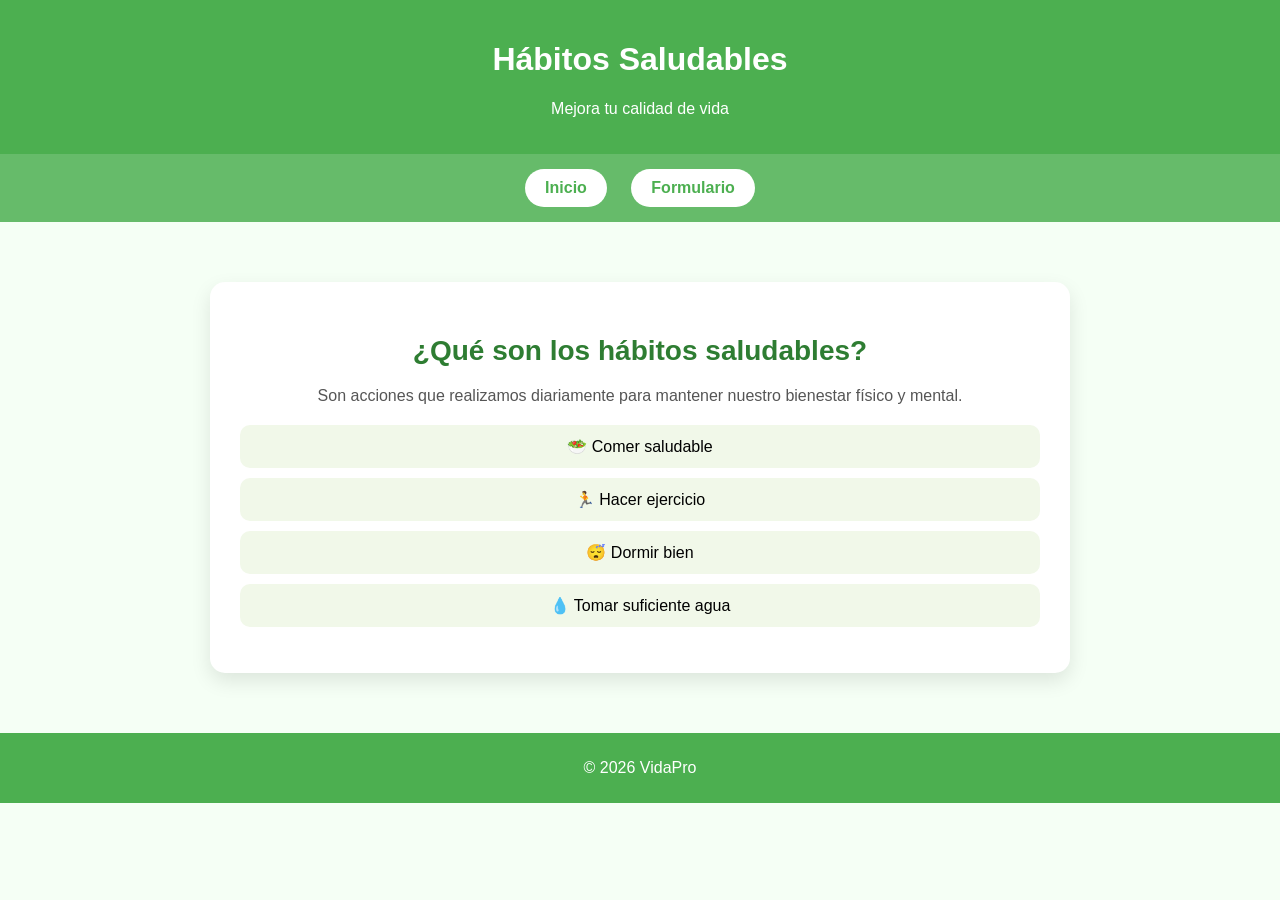
==== index.html @ 2b6d06d9 "Primer commit proyecto habitos saludables" ====
<!DOCTYPE html>
<html lang="es">
<head>
    <meta charset="UTF-8">
    <title>VidaPro</title>
    <link rel="stylesheet" href="styles.css">
</head>
<body>

<header>
    <h1>Hábitos Saludables</h1>
    <p>Mejora tu calidad de vida</p>
</header>

<nav>
    <a href="index.html" class="activo">Inicio</a>
    <a href="formulario.html">Formulario</a>
</nav>

<main>
    <section class="info">
        <h2>¿Qué son los hábitos saludables?</h2>
        <p>Son acciones que realizamos diariamente para mantener nuestro bienestar físico y mental.</p>

        <ul>
            <li>🥗 Comer saludable</li>
            <li>🏃 Hacer ejercicio</li>
            <li>😴 Dormir bien</li>
            <li>💧 Tomar suficiente agua</li>
        </ul>
    </section>
</main>

<footer>
    <p>© 2026 VidaPro</p>
</footer>

</body>
</html>
---- styles.css ----
body {
    font-family: Arial, sans-serif;
    margin: 0;
    background-color: #f5fff5;
}

/* Header */
header {
    background-color: #4caf50;
    color: white;
    text-align: center;
    padding: 20px;
}

/* Contenido */
main {
    padding: 20px;
}

.info {
    margin-bottom: 30px;
}

/* Lista */
ul {
    padding-left: 20px;
}

/* Formulario */
.formulario form {
    display: flex;
    flex-direction: column;
    max-width: 400px;
}

input, select {
    margin-bottom: 10px;
    padding: 8px;
}

button {
    background-color: #4caf50;
    color: white;
    border: none;
    padding: 10px;
    cursor: pointer;
}

button:hover {
    background-color: #45a049;
}

/* Footer */
footer {
    background-color: #4caf50;
    color: white;
    text-align: center;
    padding: 10px;
}

/* Navegación */
nav {
    background-color: #66bb6a;
    padding: 15px;
    text-align: center;
}

/* Botones tipo moderno */
nav a {
    display: inline-block;
    margin: 0 10px;
    padding: 10px 20px;
    background-color: white;
    color: #4caf50;
    text-decoration: none;
    border-radius: 25px;
    font-weight: bold;
    transition: all 0.3s ease;
}

/* Hover (cuando pasas el mouse) */
nav a:hover {
    background-color: #4caf50;
    color: white;
    transform: scale(1.1);
}

/* Efecto al hacer clic */
nav a:active {
    transform: scale(0.95);
}

/* Ajuste extra para el section */
.formulario {
    width: 100%;
    display: flex;
    flex-direction: column;
    align-items: center;
}
/* Sección formulario */
.formulario {
    width: 100%;
    display: flex;
    flex-direction: column;
    align-items: center;
}

/* Título */
.formulario h2 {
    margin-bottom: 20px;
    color: #2e7d32;
    text-align: center;
}

/* Caja del formulario */
.formulario form {
    background-color: white;
    padding: 30px;
    border-radius: 15px;
    box-shadow: 0 8px 20px rgba(0,0,0,0.15);
    width: 100%;
    max-width: 400px;
    display: flex;
    flex-direction: column;
}

/* Labels */
.formulario label {
    font-weight: bold;
    margin-bottom: 5px;
    margin-top: 10px;
    color: #333;
}

/* Inputs y select */
.formulario input,
.formulario select {
    padding: 12px;
    border-radius: 8px;
    border: 1px solid #ccc;
    margin-bottom: 10px;
    transition: 0.3s;
    font-size: 14px;
}

/* Efecto focus */
.formulario input:focus,
.formulario select:focus {
    border-color: #4caf50;
    outline: none;
    box-shadow: 0 0 5px rgba(76, 175, 80, 0.5);
}

/* Botón */
.formulario button {
    margin-top: 15px;
    padding: 12px;
    border: none;
    border-radius: 25px;
    background-color: #4caf50;
    color: white;
    font-size: 16px;
    cursor: pointer;
    transition: 0.3s;
}

/* Hover botón */
.formulario button:hover {
    background-color: #45a049;
    transform: scale(1.05);
}

/* Click botón */
.formulario button:active {
    transform: scale(0.95);
}

/* Footer */
footer {
    background-color: #4caf50;
    color: white;
    text-align: center;
    padding: 10px;
}

/* Sección de información */
.info {
    max-width: 800px;
    margin: 40px auto;
    background-color: white;
    padding: 30px;
    border-radius: 15px;
    box-shadow: 0 8px 20px rgba(0,0,0,0.1);
    text-align: center;
}

/* Título */
.info h2 {
    color: #2e7d32;
    margin-bottom: 20px;
    font-size: 28px;
}

/* Texto */
.info p {
    color: #555;
    margin-bottom: 20px;
    font-size: 16px;
}

/* Lista */
.info ul {
    list-style: none;
    padding: 0;
}

/* Items como tarjetas */
.info li {
    background-color: #f1f8e9;
    margin: 10px 0;
    padding: 12px;
    border-radius: 10px;
    transition: 0.3s;
}

/* Hover bonito */
.info li:hover {
    background-color: #dcedc8;
    transform: scale(1.05);
}
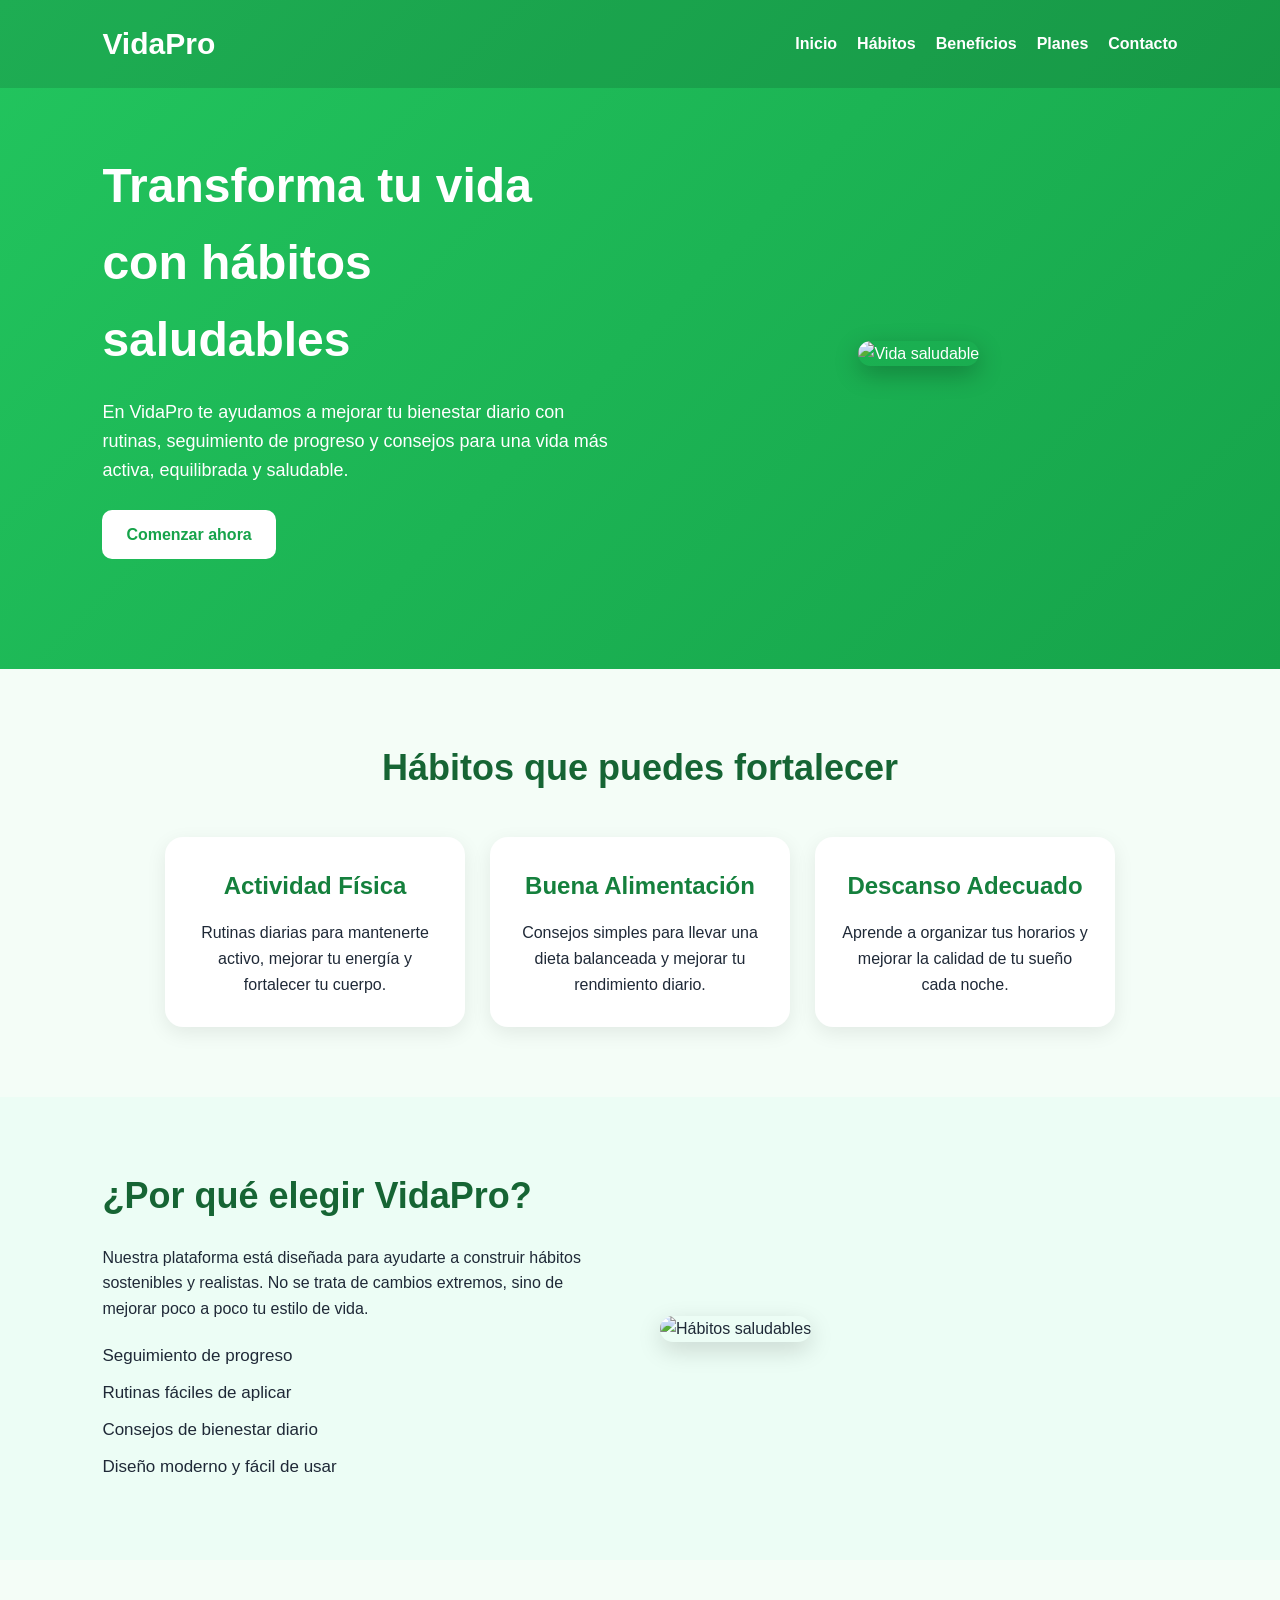
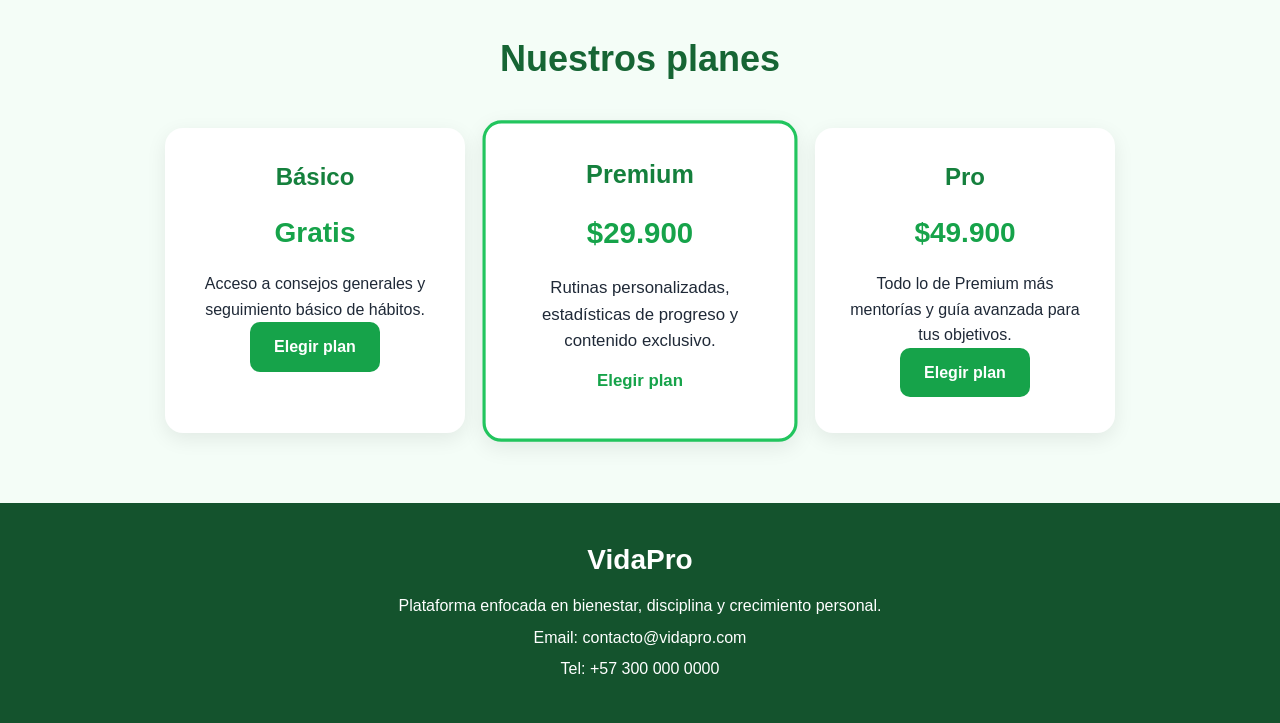
==== commit fbaaebee: "Agregué mejoras al formulario y al inicio" ====
--- a/index.html
+++ b/index.html
@@ -2,38 +2,114 @@
 <html lang="es">
 <head>
     <meta charset="UTF-8">
-    <title>VidaPro</title>
+    <meta name="viewport" content="width=device-width, initial-scale=1.0">
+    <title>VidaPro | Hábitos Saludables</title>
     <link rel="stylesheet" href="styles.css">
 </head>
 <body>
 
-<header>
-    <h1>Hábitos Saludables</h1>
-    <p>Mejora tu calidad de vida</p>
-</header>
+    <header class="hero">
+        <nav class="navbar">
+            <h1 class="logo">VidaPro</h1>
+            <ul class="menu">
+                <li><a href="#inicio">Inicio</a></li>
+                <li><a href="#habitos">Hábitos</a></li>
+                <li><a href="#beneficios">Beneficios</a></li>
+                <li><a href="#planes">Planes</a></li>
+                <li><a href="#contacto">Contacto</a></li>
+            </ul>
+        </nav>
 
-<nav>
-    <a href="index.html" class="activo">Inicio</a>
-    <a href="formulario.html">Formulario</a>
-</nav>
+        <div class="hero-contenido" id="inicio">
+            <div class="hero-texto">
+                <h2>Transforma tu vida con hábitos saludables</h2>
+                <p>
+                    En VidaPro te ayudamos a mejorar tu bienestar diario con rutinas,
+                    seguimiento de progreso y consejos para una vida más activa,
+                    equilibrada y saludable.
+                </p>
+                <a href="formulario.html" class="btn">Comenzar ahora</a>
+            </div>
+            <div class="hero-img">
+                <img src="https://images.unsplash.com/photo-1517836357463-d25dfeac3438?auto=format&fit=crop&w=900&q=80" alt="Vida saludable">
+            </div>
+        </div>
+    </header>
 
-<main>
-    <section class="info">
-        <h2>¿Qué son los hábitos saludables?</h2>
-        <p>Son acciones que realizamos diariamente para mantener nuestro bienestar físico y mental.</p>
+    <main>
+        <section class="seccion" id="habitos">
+            <h2 class="titulo-seccion">Hábitos que puedes fortalecer</h2>
+            <div class="cards">
+                <article class="card">
+                    <h3>Actividad Física</h3>
+                    <p>Rutinas diarias para mantenerte activo, mejorar tu energía y fortalecer tu cuerpo.</p>
+                </article>
+                <article class="card">
+                    <h3>Buena Alimentación</h3>
+                    <p>Consejos simples para llevar una dieta balanceada y mejorar tu rendimiento diario.</p>
+                </article>
+                <article class="card">
+                    <h3>Descanso Adecuado</h3>
+                    <p>Aprende a organizar tus horarios y mejorar la calidad de tu sueño cada noche.</p>
+                </article>
+            </div>
+        </section>
 
-        <ul>
-            <li>🥗 Comer saludable</li>
-            <li>🏃 Hacer ejercicio</li>
-            <li>😴 Dormir bien</li>
-            <li>💧 Tomar suficiente agua</li>
-        </ul>
-    </section>
-</main>
+        <section class="beneficios" id="beneficios">
+            <div class="beneficios-texto">
+                <h2>¿Por qué elegir VidaPro?</h2>
+                <p>
+                    Nuestra plataforma está diseñada para ayudarte a construir hábitos
+                    sostenibles y realistas. No se trata de cambios extremos, sino de
+                    mejorar poco a poco tu estilo de vida.
+                </p>
+                <ul>
+                    <li>Seguimiento de progreso</li>
+                    <li>Rutinas fáciles de aplicar</li>
+                    <li>Consejos de bienestar diario</li>
+                    <li>Diseño moderno y fácil de usar</li>
+                </ul>
+            </div>
+            <div class="beneficios-img">
+                <img src="https://images.unsplash.com/photo-1490645935967-10de6ba17061?auto=format&fit=crop&w=900&q=80" alt="Hábitos saludables">
+            </div>
+        </section>
 
-<footer>
-    <p>© 2026 VidaPro</p>
-</footer>
+        <section class="seccion planes" id="planes">
+            <h2 class="titulo-seccion">Nuestros planes</h2>
+            <div class="cards">
+                <article class="card plan">
+                    <h3>Básico</h3>
+                    <p class="precio">Gratis</p>
+                    <p>Acceso a consejos generales y seguimiento básico de hábitos.</p>
+                    <a href="#" class="btn-secundario">Elegir plan</a>
+                </article>
+
+                <article class="card plan destacado">
+                    <h3>Premium</h3>
+                    <p class="precio">$29.900</p>
+                    <p>Rutinas personalizadas, estadísticas de progreso y contenido exclusivo.</p>
+                    <a href="#" class="btn">Elegir plan</a>
+                </article>
+
+                <article class="card plan">
+                    <h3>Pro</h3>
+                    <p class="precio">$49.900</p>
+                    <p>Todo lo de Premium más mentorías y guía avanzada para tus objetivos.</p>
+                    <a href="#" class="btn-secundario">Elegir plan</a>
+                </article>
+            </div>
+        </section>
+    </main>
+
+    <footer id="contacto">
+        <div class="footer-contenido">
+            <h2>VidaPro</h2>
+            <p>Plataforma enfocada en bienestar, disciplina y crecimiento personal.</p>
+            <p>Email: contacto@vidapro.com</p>
+            <p>Tel: +57 300 000 0000</p>
+        </div>
+    </footer>
 
 </body>
 </html>
--- a/styles.css
+++ b/styles.css
@@ -1,94 +1,250 @@
+* {
+    margin: 0;
+    padding: 0;
+    box-sizing: border-box;
+}
+
 body {
-    font-family: Arial, sans-serif;
-    margin: 0;
-    background-color: #f5fff5;
-}
-
-/* Header */
-header {
-    background-color: #4caf50;
-    color: white;
+    font-family: Arial, Helvetica, sans-serif;
+    background-color: #f4fdf7;
+    color: #1f2937;
+    line-height: 1.6;
+}
+
+.hero {
+    background: linear-gradient(135deg, #22c55e, #16a34a);
+    color: white;
+    padding-bottom: 50px;
+}
+
+.navbar {
+    display: flex;
+    justify-content: space-between;
+    align-items: center;
+    padding: 20px 8%;
+    background-color: rgba(0, 0, 0, 0.12);
+}
+
+.logo {
+    font-size: 30px;
+    font-weight: bold;
+}
+
+.menu {
+    list-style: none;
+    display: flex;
+    gap: 20px;
+}
+
+.menu a {
+    text-decoration: none;
+    color: white;
+    font-weight: bold;
+    transition: 0.3s;
+}
+
+.menu a:hover {
+    color: #d1fae5;
+}
+
+.hero-contenido {
+    display: flex;
+    justify-content: space-between;
+    align-items: center;
+    padding: 60px 8%;
+    gap: 40px;
+    flex-wrap: wrap;
+}
+
+.hero-texto {
+    flex: 1;
+    min-width: 280px;
+}
+
+.hero-texto h2 {
+    font-size: 48px;
+    margin-bottom: 20px;
+}
+
+.hero-texto p {
+    font-size: 18px;
+    margin-bottom: 25px;
+    max-width: 600px;
+}
+
+.hero-img {
+    flex: 1;
+    min-width: 280px;
     text-align: center;
-    padding: 20px;
-}
-
-/* Contenido */
-main {
-    padding: 20px;
-}
-
-.info {
-    margin-bottom: 30px;
-}
-
-/* Lista */
-ul {
-    padding-left: 20px;
-}
-
-/* Formulario */
-.formulario form {
-    display: flex;
-    flex-direction: column;
-    max-width: 400px;
-}
-
-input, select {
+}
+
+.hero-img img {
+    width: 100%;
+    max-width: 500px;
+    border-radius: 20px;
+    box-shadow: 0 8px 25px rgba(0, 0, 0, 0.25);
+}
+
+.btn,
+.btn-secundario {
+    display: inline-block;
+    padding: 12px 24px;
+    border-radius: 10px;
+    text-decoration: none;
+    font-weight: bold;
+    transition: 0.3s;
+}
+
+.btn {
+    background-color: white;
+    color: #16a34a;
+}
+
+.btn:hover {
+    background-color: #dcfce7;
+}
+
+.btn-secundario {
+    background-color: #16a34a;
+    color: white;
+}
+
+.btn-secundario:hover {
+    background-color: #15803d;
+}
+
+.seccion {
+    padding: 70px 8%;
+    text-align: center;
+}
+
+.titulo-seccion {
+    font-size: 36px;
+    margin-bottom: 40px;
+    color: #166534;
+}
+
+.cards {
+    display: flex;
+    justify-content: center;
+    gap: 25px;
+    flex-wrap: wrap;
+}
+
+.card {
+    background-color: white;
+    width: 300px;
+    padding: 30px 25px;
+    border-radius: 18px;
+    box-shadow: 0 6px 20px rgba(0, 0, 0, 0.08);
+    transition: transform 0.3s, box-shadow 0.3s;
+}
+
+.card:hover {
+    transform: translateY(-8px);
+    box-shadow: 0 10px 28px rgba(0, 0, 0, 0.12);
+}
+
+.card h3 {
+    color: #15803d;
+    margin-bottom: 15px;
+    font-size: 24px;
+}
+
+.beneficios {
+    display: flex;
+    justify-content: space-between;
+    align-items: center;
+    gap: 40px;
+    padding: 70px 8%;
+    background-color: #ecfdf5;
+    flex-wrap: wrap;
+}
+
+.beneficios-texto,
+.beneficios-img {
+    flex: 1;
+    min-width: 280px;
+}
+
+.beneficios-texto h2 {
+    font-size: 36px;
+    color: #166534;
+    margin-bottom: 20px;
+}
+
+.beneficios-texto p {
+    margin-bottom: 20px;
+}
+
+.beneficios-texto ul {
+    list-style: none;
+}
+
+.beneficios-texto li {
     margin-bottom: 10px;
-    padding: 8px;
-}
-
-button {
-    background-color: #4caf50;
-    color: white;
-    border: none;
-    padding: 10px;
-    cursor: pointer;
-}
-
-button:hover {
-    background-color: #45a049;
-}
-
-/* Footer */
+    font-size: 17px;
+}
+
+.beneficios-img img {
+    width: 100%;
+    border-radius: 20px;
+    box-shadow: 0 8px 25px rgba(0, 0, 0, 0.15);
+}
+
+.plan .precio {
+    font-size: 28px;
+    color: #16a34a;
+    font-weight: bold;
+    margin: 15px 0;
+}
+
+.destacado {
+    border: 3px solid #22c55e;
+    transform: scale(1.05);
+}
+
 footer {
-    background-color: #4caf50;
+    background-color: #14532d;
     color: white;
     text-align: center;
-    padding: 10px;
-}
-
-/* Navegación */
-nav {
-    background-color: #66bb6a;
-    padding: 15px;
-    text-align: center;
-}
-
-/* Botones tipo moderno */
-nav a {
-    display: inline-block;
-    margin: 0 10px;
-    padding: 10px 20px;
-    background-color: white;
-    color: #4caf50;
-    text-decoration: none;
-    border-radius: 25px;
-    font-weight: bold;
-    transition: all 0.3s ease;
-}
-
-/* Hover (cuando pasas el mouse) */
-nav a:hover {
-    background-color: #4caf50;
-    color: white;
-    transform: scale(1.1);
-}
-
-/* Efecto al hacer clic */
-nav a:active {
-    transform: scale(0.95);
-}
+    padding: 35px 20px;
+}
+
+.footer-contenido h2 {
+    margin-bottom: 10px;
+    font-size: 28px;
+}
+
+.footer-contenido p {
+    margin: 6px 0;
+}
+
+@media (max-width: 768px) {
+    .navbar {
+        flex-direction: column;
+        gap: 15px;
+    }
+
+    .menu {
+        flex-wrap: wrap;
+        justify-content: center;
+    }
+
+    .hero-texto h2 {
+        font-size: 34px;
+    }
+
+    .titulo-seccion,
+    .beneficios-texto h2 {
+        font-size: 28px;
+    }
+
+    .destacado {
+        transform: scale(1);
+    }
+}
+
 
 /* Ajuste extra para el section */
 .formulario {
@@ -173,58 +329,4 @@
 /* Click botón */
 .formulario button:active {
     transform: scale(0.95);
-}
-
-/* Footer */
-footer {
-    background-color: #4caf50;
-    color: white;
-    text-align: center;
-    padding: 10px;
-}
-
-/* Sección de información */
-.info {
-    max-width: 800px;
-    margin: 40px auto;
-    background-color: white;
-    padding: 30px;
-    border-radius: 15px;
-    box-shadow: 0 8px 20px rgba(0,0,0,0.1);
-    text-align: center;
-}
-
-/* Título */
-.info h2 {
-    color: #2e7d32;
-    margin-bottom: 20px;
-    font-size: 28px;
-}
-
-/* Texto */
-.info p {
-    color: #555;
-    margin-bottom: 20px;
-    font-size: 16px;
-}
-
-/* Lista */
-.info ul {
-    list-style: none;
-    padding: 0;
-}
-
-/* Items como tarjetas */
-.info li {
-    background-color: #f1f8e9;
-    margin: 10px 0;
-    padding: 12px;
-    border-radius: 10px;
-    transition: 0.3s;
-}
-
-/* Hover bonito */
-.info li:hover {
-    background-color: #dcedc8;
-    transform: scale(1.05);
 }
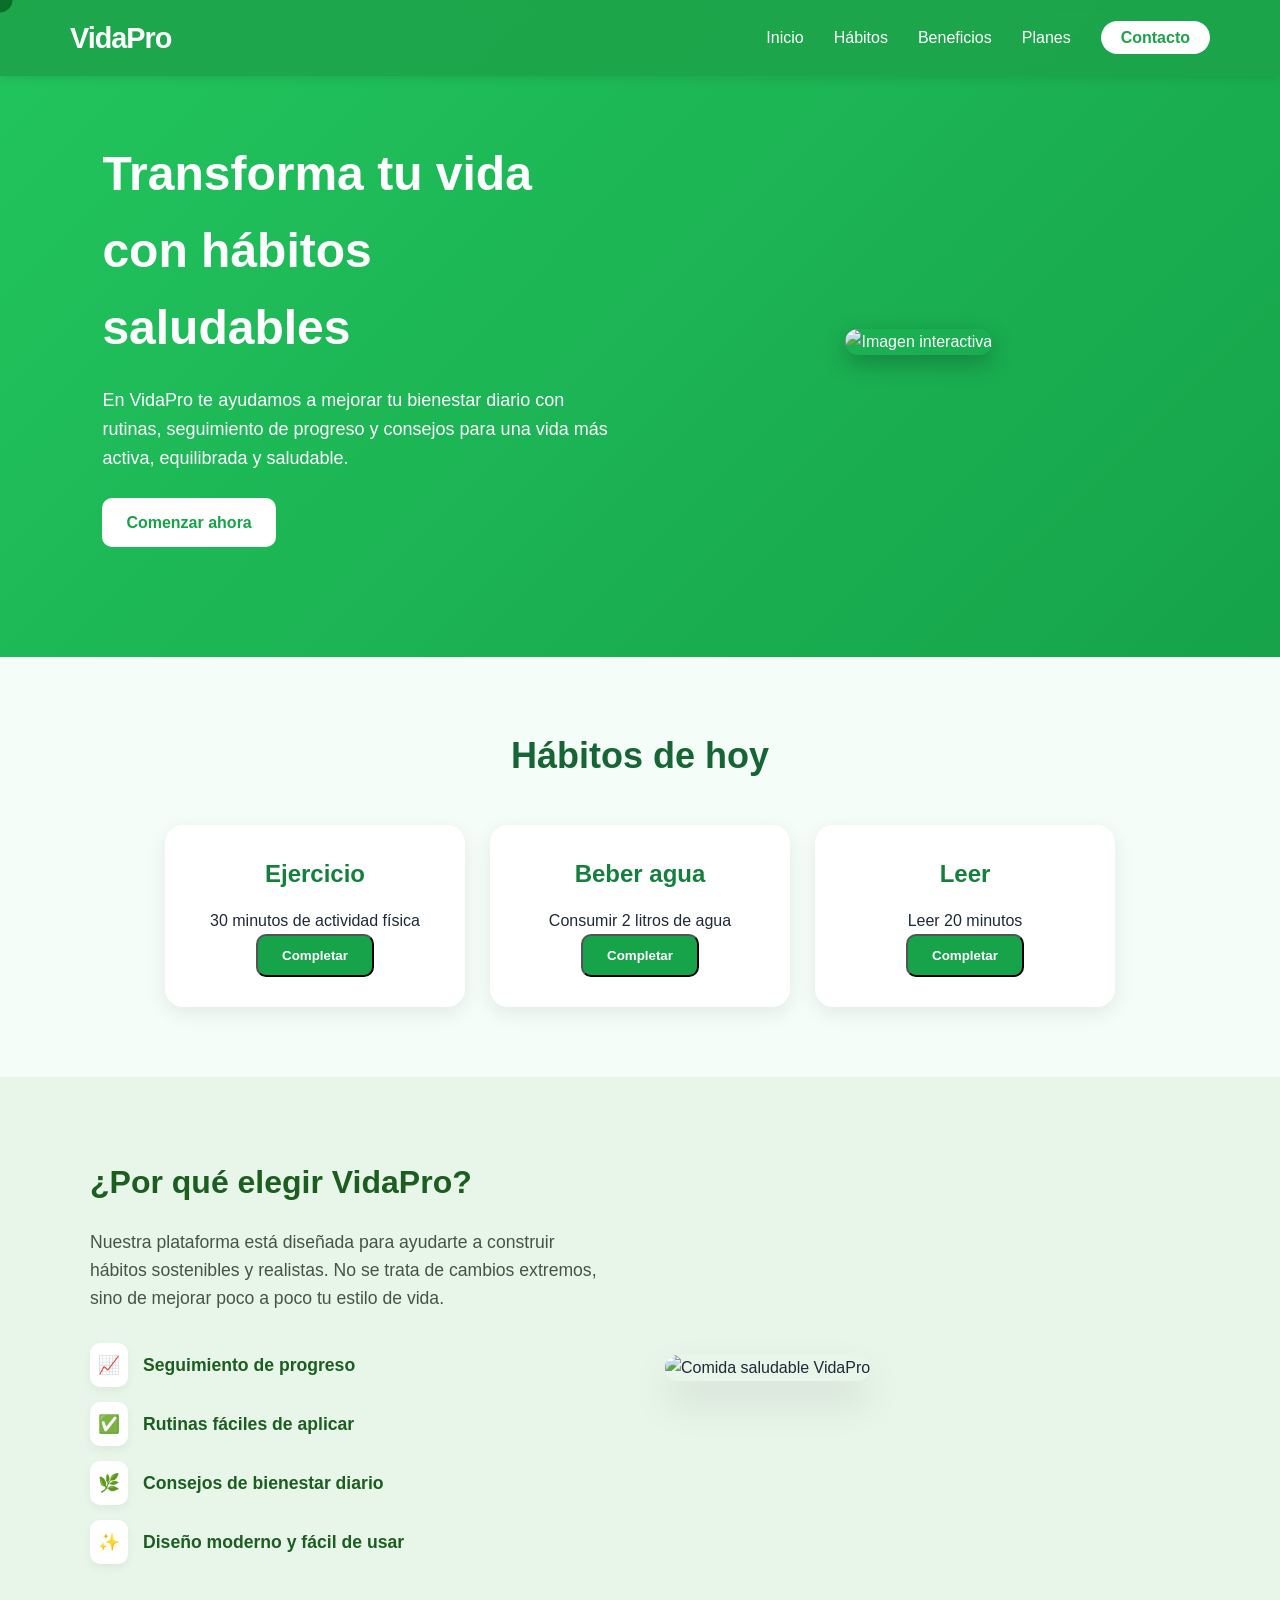
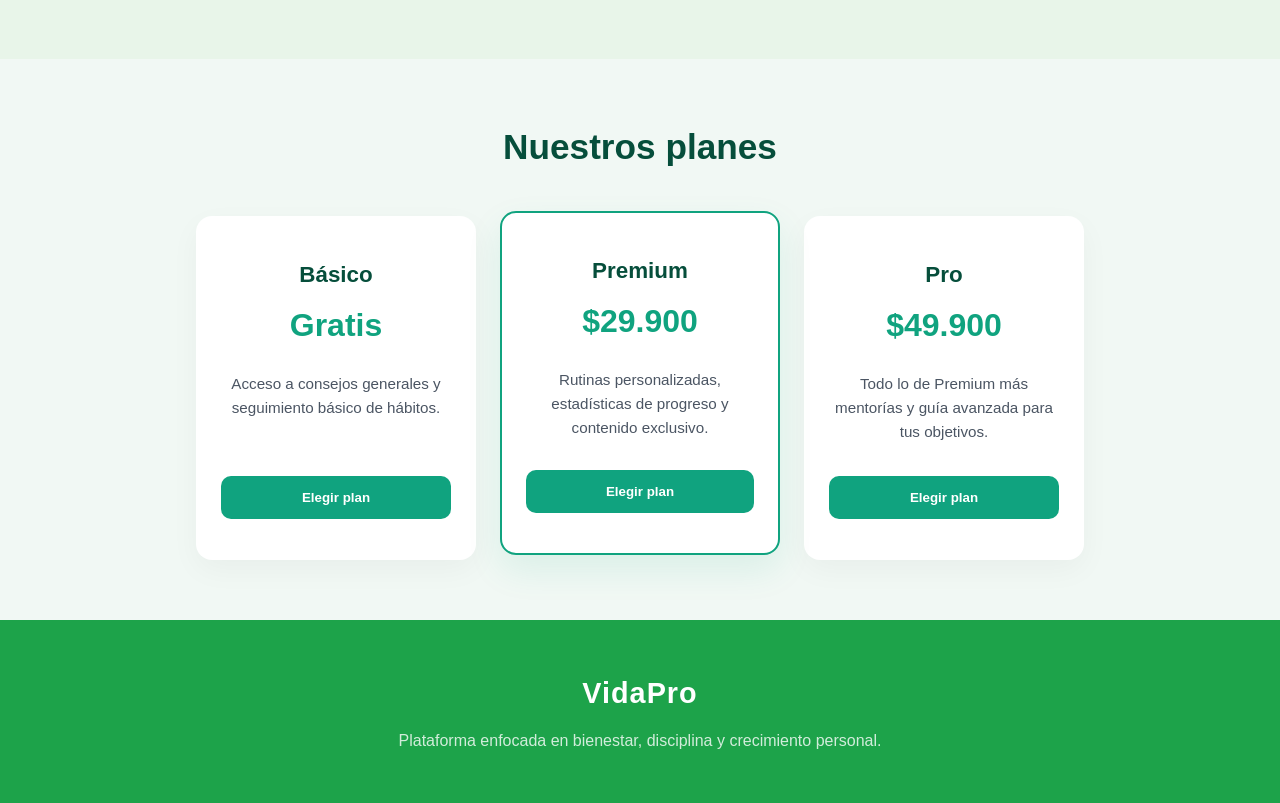
==== commit 7f585836: "Agrego mejoras en los estilos CSS y se implementó JS. Corresponden a 5 estilos y 5 eventos" ====
--- a/index.html
+++ b/index.html
@@ -9,18 +9,22 @@
 <body>
 
     <header class="hero">
-        <nav class="navbar">
-            <h1 class="logo">VidaPro</h1>
-            <ul class="menu">
+        <nav class="navbar-vidapro">
+            <div class="nav-container">
+                <a href="#" class="logo">VidaPro</a>
+                <ul class="nav-links">
                 <li><a href="#inicio">Inicio</a></li>
                 <li><a href="#habitos">Hábitos</a></li>
                 <li><a href="#beneficios">Beneficios</a></li>
                 <li><a href="#planes">Planes</a></li>
-                <li><a href="#contacto">Contacto</a></li>
-            </ul>
+                <li><a href="#contacto" class="btn-contacto">Contacto</a></li>
+                </ul>
+            </div>
         </nav>
 
-        <div class="hero-contenido" id="inicio">
+        <div class="cursor"></div>
+        
+        <div class="hero-contenido " id="inicio" >
             <div class="hero-texto">
                 <h2>Transforma tu vida con hábitos saludables</h2>
                 <p>
@@ -31,85 +35,95 @@
                 <a href="formulario.html" class="btn">Comenzar ahora</a>
             </div>
             <div class="hero-img">
-                <img src="https://images.unsplash.com/photo-1517836357463-d25dfeac3438?auto=format&fit=crop&w=900&q=80" alt="Vida saludable">
+                <img src="https://images.unsplash.com/photo-1490645935967-10de6ba17061?auto=format&fit=crop&w=900&q=80" class="imagen" alt="Imagen interactiva">
             </div>
         </div>
     </header>
 
     <main>
         <section class="seccion" id="habitos">
-            <h2 class="titulo-seccion">Hábitos que puedes fortalecer</h2>
-            <div class="cards">
-                <article class="card">
-                    <h3>Actividad Física</h3>
-                    <p>Rutinas diarias para mantenerte activo, mejorar tu energía y fortalecer tu cuerpo.</p>
-                </article>
-                <article class="card">
-                    <h3>Buena Alimentación</h3>
-                    <p>Consejos simples para llevar una dieta balanceada y mejorar tu rendimiento diario.</p>
-                </article>
-                <article class="card">
-                    <h3>Descanso Adecuado</h3>
-                    <p>Aprende a organizar tus horarios y mejorar la calidad de tu sueño cada noche.</p>
-                </article>
+        <h2 class="titulo-seccion">Hábitos de hoy</h2>
+
+        <div class="cards">
+            <div class="card">
+                <h3>Ejercicio</h3>
+                <p>30 minutos de actividad física</p>
+                <button class="btn-secundario" onclick="completar(this)">Completar</button>
             </div>
+
+            <div class="card">
+                <h3>Beber agua</h3>
+                <p>Consumir 2 litros de agua</p>
+                <button class="btn-secundario" onclick="completar(this)">Completar</button>
+            </div>
+
+            <div class="card">
+                <h3>Leer</h3>
+                <p>Leer 20 minutos</p>
+                <button class="btn-secundario" onclick="completar(this)">Completar</button>
+            </div>
+        </div>
         </section>
 
-        <section class="beneficios" id="beneficios">
-            <div class="beneficios-texto">
-                <h2>¿Por qué elegir VidaPro?</h2>
-                <p>
-                    Nuestra plataforma está diseñada para ayudarte a construir hábitos
-                    sostenibles y realistas. No se trata de cambios extremos, sino de
-                    mejorar poco a poco tu estilo de vida.
+        <section id="beneficios" class="beneficios-section">
+            <div class="beneficios-container">
+                
+                <div class="beneficios-content">
+                <h2 class="beneficios-title">¿Por qué elegir VidaPro?</h2>
+                <p class="beneficios-desc">
+                    Nuestra plataforma está diseñada para ayudarte a construir hábitos sostenibles y realistas. 
+                    No se trata de cambios extremos, sino de mejorar poco a poco tu estilo de vida.
                 </p>
-                <ul>
-                    <li>Seguimiento de progreso</li>
-                    <li>Rutinas fáciles de aplicar</li>
-                    <li>Consejos de bienestar diario</li>
-                    <li>Diseño moderno y fácil de usar</li>
+                
+                <ul class="beneficios-list">
+                    <li><span class="icon">📈</span> Seguimiento de progreso</li>
+                    <li><span class="icon">✅</span> Rutinas fáciles de aplicar</li>
+                    <li><span class="icon">🌿</span> Consejos de bienestar diario</li>
+                    <li><span class="icon">✨</span> Diseño moderno y fácil de usar</li>
                 </ul>
+                </div>
+
+                <div class="beneficios-image">
+                <img src="https://images.unsplash.com/photo-1490645935967-10de6ba17061?auto=format&fit=crop&w=900&q=80" alt="Comida saludable VidaPro">
+                </div>
+
             </div>
-            <div class="beneficios-img">
-                <img src="https://images.unsplash.com/photo-1490645935967-10de6ba17061?auto=format&fit=crop&w=900&q=80" alt="Hábitos saludables">
-            </div>
-        </section>
+         </section>
 
-        <section class="seccion planes" id="planes">
-            <h2 class="titulo-seccion">Nuestros planes</h2>
-            <div class="cards">
-                <article class="card plan">
+        <div class="pricing-footer-section" id="planes">
+            <section class="planes-container">
+                <h2 class="planes-title">Nuestros planes</h2>
+                
+                <div class="cards-wrapper">
+                <div class="plan-card">
                     <h3>Básico</h3>
-                    <p class="precio">Gratis</p>
+                    <div class="plan-price">Gratis</div>
                     <p>Acceso a consejos generales y seguimiento básico de hábitos.</p>
-                    <a href="#" class="btn-secundario">Elegir plan</a>
-                </article>
+                    <button class="plan-btn">Elegir plan</button>
+                </div>
 
-                <article class="card plan destacado">
+                <div class="plan-card featured">
                     <h3>Premium</h3>
-                    <p class="precio">$29.900</p>
+                    <div class="plan-price">$29.900</div>
                     <p>Rutinas personalizadas, estadísticas de progreso y contenido exclusivo.</p>
-                    <a href="#" class="btn">Elegir plan</a>
-                </article>
+                    <button class="plan-btn">Elegir plan</button>
+                </div>
 
-                <article class="card plan">
+                <div class="plan-card">
                     <h3>Pro</h3>
-                    <p class="precio">$49.900</p>
+                    <div class="plan-price">$49.900</div>
                     <p>Todo lo de Premium más mentorías y guía avanzada para tus objetivos.</p>
-                    <a href="#" class="btn-secundario">Elegir plan</a>
-                </article>
-            </div>
-        </section>
+                    <button class="plan-btn">Elegir plan</button>
+                </div>
+                </div>
+            </section>
+        </div>
     </main>
 
-    <footer id="contacto">
-        <div class="footer-contenido">
-            <h2>VidaPro</h2>
-            <p>Plataforma enfocada en bienestar, disciplina y crecimiento personal.</p>
-            <p>Email: contacto@vidapro.com</p>
-            <p>Tel: +57 300 000 0000</p>
-        </div>
-    </footer>
-
+    <footer class="main-footer" id="contacto">
+    <h2 class="footer-logo">VidaPro</h2>
+    <p class="footer-tagline">Plataforma enfocada en bienestar, disciplina y crecimiento personal.</p>
+  </footer>
+<script src="script.js"></script>
 </body>
 </html>
--- a/styles.css
+++ b/styles.css
@@ -17,34 +17,93 @@
     padding-bottom: 50px;
 }
 
-.navbar {
-    display: flex;
-    justify-content: space-between;
-    align-items: center;
-    padding: 20px 8%;
-    background-color: rgba(0, 0, 0, 0.12);
-}
-
-.logo {
-    font-size: 30px;
-    font-weight: bold;
-}
-
-.menu {
-    list-style: none;
-    display: flex;
-    gap: 20px;
-}
-
-.menu a {
-    text-decoration: none;
-    color: white;
-    font-weight: bold;
-    transition: 0.3s;
-}
-
-.menu a:hover {
-    color: #d1fae5;
+/* Estilos base del Navbar */
+.navbar-vidapro {
+  position: sticky; /* Se queda fijo arriba */
+  top: 0;
+  width: 100%;
+  z-index: 1000;
+  background-color: rgba(29, 163, 74, 0.9); /* Verde con transparencia */
+  backdrop-filter: blur(10px); /* Efecto de desenfoque detrás (Glassmorphism) */
+  box-shadow: 0 2px 10px rgba(0, 0, 0, 0.1);
+  padding: 15px 0;
+  transition: all 0.3s ease;
+
+}
+
+.nav-container {
+  max-width: 1200px;
+  margin: 0 auto;
+  display: flex;
+  justify-content: space-between;
+  align-items: center;
+  padding: 0 30px;
+}
+
+/* Logo */
+.navbar-vidapro .logo {
+  font-size: 1.8rem;
+  font-weight: 800;
+  color: white;
+  text-decoration: none;
+  letter-spacing: -1px;
+}
+
+/* Enlaces */
+.nav-links {
+  list-style: none;
+  display: flex;
+  gap: 30px;
+  align-items: center;
+  margin: 0;
+}
+
+.nav-links a {
+  text-decoration: none;
+  color: white;
+  font-weight: 500;
+  font-size: 1rem;
+  position: relative; /* Necesario para el efecto de la línea */
+  transition: opacity 0.3s;
+}
+
+/* Efecto de línea inferior al pasar el mouse */
+.nav-links a::after {
+  content: '';
+  position: absolute;
+  width: 0;
+  height: 2px;
+  bottom: -5px;
+  left: 0;
+  background-color: #ffffff;
+  transition: width 0.3s ease;
+}
+
+.nav-links a:hover::after {
+  width: 100%;
+}
+
+.nav-links a:hover {
+  opacity: 0.9;
+}
+
+/* Estilo especial para el botón de Contacto */
+.btn-contacto {
+  background: white;
+  color: #1da34a !important;
+  padding: 8px 20px;
+  border-radius: 50px;
+  font-weight: bold !important;
+  transition: transform 0.2s, box-shadow 0.2s !important;
+}
+
+.btn-contacto:hover {
+  transform: scale(1.05);
+  box-shadow: 0 4px 12px rgba(0, 0, 0, 0.15);
+}
+
+.btn-contacto::after {
+  display: none; /* Quitamos la línea para el botón */
 }
 
 .hero-contenido {
@@ -245,88 +304,296 @@
     }
 }
 
-
-/* Ajuste extra para el section */
-.formulario {
-    width: 100%;
-    display: flex;
+/* Contenedor General */
+.form-container-section {
+  padding: 60px 20px;
+  background-color: #f0f7f4; /* Verde muy pálido de fondo */
+  display: flex;
+  justify-content: center;
+}
+
+/* La Tarjeta Blanca */
+.form-card {
+  background: #ffffff;
+  padding: 40px;
+  border-radius: 24px;
+  box-shadow: 0 15px 35px rgba(0, 0, 0, 0.05);
+  width: 100%;
+  max-width: 450px;
+}
+
+.form-title {
+  color: #1b5e20;
+  text-align: center;
+  font-size: 1.6rem;
+  margin-bottom: 30px;
+  font-weight: 700;
+}
+
+/* Grupos de campos */
+.field-group {
+  margin-bottom: 20px;
+  text-align: left;
+}
+
+.field-group label {
+  display: block;
+  font-weight: 600;
+  color: #334155;
+  margin-bottom: 8px;
+  font-size: 0.95rem;
+}
+
+/* Inputs y Selects */
+.field-group input, 
+.field-group select {
+  width: 100%;
+  padding: 14px;
+  border: 2px solid #e2e8f0;
+  border-radius: 12px;
+  font-size: 1rem;
+  color: #1e293b;
+  transition: all 0.3s ease;
+  box-sizing: border-box;
+  outline: none;
+  background-color: #fdfdfd;
+}
+
+/* Efecto Focus (Cuando haces clic) */
+.field-group input:focus, 
+.field-group select:focus {
+  border-color: #4caf50;
+  background-color: #fff;
+  box-shadow: 0 0 0 4px rgba(76, 175, 80, 0.1);
+}
+
+/* Estilo del Botón */
+.btn-guardar {
+  width: 100%;
+  background-color: #4caf50;
+  color: white;
+  border: none;
+  padding: 16px;
+  border-radius: 12px;
+  font-size: 1.1rem;
+  font-weight: 700;
+  cursor: pointer;
+  transition: all 0.3s ease;
+  margin-top: 10px;
+}
+
+.btn-guardar:hover {
+  background-color: #388e3c;
+  transform: translateY(-2px);
+  box-shadow: 0 5px 15px rgba(76, 175, 80, 0.3);
+}
+
+.btn-guardar:active {
+  transform: translateY(0);
+}
+/* Cursor personalizado */
+.cursor {
+  width: 25px;
+  height: 25px;
+  background: rgba(3, 87, 28, 0.7);
+  border-radius: 50%;
+  position: fixed;
+  top: 0;
+  left: 0;
+  pointer-events: none;
+  transform: translate(-50%, -50%);
+  transition: transform 0.08s linear;
+  z-index: 9999;
+}
+
+/* Contenedor Raíz para evitar conflictos */
+.pricing-footer-section {
+  font-family: 'Inter', sans-serif;
+  background-color: #f1f8f4; /* Fondo verde muy claro para toda la zona */
+}
+
+/* --- ESTILO DE LAS CARDS --- */
+.planes-container {
+  padding: 60px 20px;
+  text-align: center;
+}
+
+.planes-title {
+  color: #064e3b;
+  font-size: 2.2rem;
+  margin-bottom: 40px;
+  font-weight: 700;
+}
+
+.cards-wrapper {
+  display: flex;
+  justify-content: center;
+  gap: 24px;
+  flex-wrap: wrap;
+  max-width: 1000px;
+  margin: 0 auto;
+}
+
+.plan-card {
+  background: #ffffff;
+  border-radius: 16px;
+  padding: 40px 24px;
+  width: 280px;
+  box-shadow: 0 10px 30px rgba(0, 0, 0, 0.04);
+  display: flex;
+  flex-direction: column;
+  transition: all 0.3s ease;
+  border: 1px solid transparent;
+}
+
+/* Tarjeta destacada (Premium) */
+.plan-card.featured {
+  border: 2px solid #10a37f;
+  transform: translateY(-5px);
+  box-shadow: 0 15px 35px rgba(16, 163, 127, 0.1);
+}
+
+.plan-card h3 {
+  color: #064e3b;
+  font-size: 1.4rem;
+  margin-bottom: 8px;
+}
+
+.plan-price {
+  font-size: 2rem;
+  font-weight: 800;
+  color: #10a37f;
+  margin-bottom: 20px;
+}
+
+.plan-card p {
+  color: #4b5563;
+  font-size: 0.95rem;
+  line-height: 1.6;
+  margin-bottom: 30px;
+  flex-grow: 1; /* Esto hace que todos los botones se alineen abajo */
+}
+
+.plan-btn {
+  background-color: #10a37f;
+  color: white;
+  border: none;
+  padding: 14px;
+  border-radius: 10px;
+  font-weight: 600;
+  cursor: pointer;
+  transition: background 0.2s;
+}
+
+.plan-btn:hover {
+  background-color: #0d8a6a;
+}
+
+/* --- ESTILO DEL FOOTER --- */
+.main-footer {
+  background-color: #1da34a; /* El verde oscuro de tu imagen */
+  color: #ffffff;
+  padding: 50px 20px;
+  text-align: center;
+}
+
+.footer-logo {
+  font-size: 1.8rem;
+  letter-spacing: 1px;
+  margin-bottom: 12px;
+}
+
+.footer-tagline {
+  font-size: 1rem;
+  opacity: 0.8;
+  max-width: 500px;
+  margin: 0 auto;
+  line-height: 1.5;
+}
+
+.beneficios-section {
+  padding: 80px 20px;
+  background-color: #e8f5e9; /* El verde clarito de tu fondo */
+  display: flex;
+  justify-content: center;
+}
+
+.beneficios-container {
+  max-width: 1100px;
+  display: flex;
+  align-items: center;
+  gap: 50px;
+  flex-wrap: wrap; /* Para que sea responsivo */
+}
+
+/* Contenido de texto */
+.beneficios-content {
+  flex: 1;
+  min-width: 300px;
+}
+
+.beneficios-title {
+  color: #1b5e20;
+  font-size: 2rem;
+  margin-bottom: 20px;
+  font-weight: 800;
+}
+
+.beneficios-desc {
+  color: #445544;
+  line-height: 1.6;
+  font-size: 1.1rem;
+  margin-bottom: 30px;
+}
+
+/* Lista de beneficios */
+.beneficios-list {
+  list-style: none;
+  padding: 0;
+}
+
+.beneficios-list li {
+  margin-bottom: 15px;
+  font-weight: 600;
+  color: #1b5e20;
+  display: flex;
+  align-items: center;
+  font-size: 1.1rem;
+}
+
+.beneficios-list .icon {
+  margin-right: 15px;
+  background: white;
+  padding: 8px;
+  border-radius: 10px;
+  box-shadow: 0 4px 10px rgba(0,0,0,0.05);
+}
+
+/* Estilo de la imagen */
+.beneficios-image {
+  flex: 1;
+  min-width: 300px;
+}
+
+.beneficios-image img {
+  width: 100%;
+  border-radius: 30px; /* Bordes redondeados modernos */
+  box-shadow: 0 20px 40px rgba(0,0,0,0.1);
+  transition: transform 0.3s ease;
+}
+
+.beneficios-image img:hover {
+  transform: scale(1.02); /* Efecto sutil al pasar el mouse */
+}
+
+/* Ajuste para móviles */
+@media (max-width: 768px) {
+  .beneficios-container {
     flex-direction: column;
-    align-items: center;
-}
-/* Sección formulario */
-.formulario {
-    width: 100%;
-    display: flex;
-    flex-direction: column;
-    align-items: center;
-}
-
-/* Título */
-.formulario h2 {
-    margin-bottom: 20px;
-    color: #2e7d32;
     text-align: center;
-}
-
-/* Caja del formulario */
-.formulario form {
-    background-color: white;
-    padding: 30px;
-    border-radius: 15px;
-    box-shadow: 0 8px 20px rgba(0,0,0,0.15);
-    width: 100%;
-    max-width: 400px;
-    display: flex;
-    flex-direction: column;
-}
-
-/* Labels */
-.formulario label {
-    font-weight: bold;
-    margin-bottom: 5px;
-    margin-top: 10px;
-    color: #333;
-}
-
-/* Inputs y select */
-.formulario input,
-.formulario select {
-    padding: 12px;
-    border-radius: 8px;
-    border: 1px solid #ccc;
-    margin-bottom: 10px;
-    transition: 0.3s;
-    font-size: 14px;
-}
-
-/* Efecto focus */
-.formulario input:focus,
-.formulario select:focus {
-    border-color: #4caf50;
-    outline: none;
-    box-shadow: 0 0 5px rgba(76, 175, 80, 0.5);
-}
-
-/* Botón */
-.formulario button {
-    margin-top: 15px;
-    padding: 12px;
-    border: none;
-    border-radius: 25px;
-    background-color: #4caf50;
-    color: white;
-    font-size: 16px;
-    cursor: pointer;
-    transition: 0.3s;
-}
-
-/* Hover botón */
-.formulario button:hover {
-    background-color: #45a049;
-    transform: scale(1.05);
-}
-
-/* Click botón */
-.formulario button:active {
-    transform: scale(0.95);
+  }
+  
+  .beneficios-list li {
+    justify-content: center;
+  }
 }
